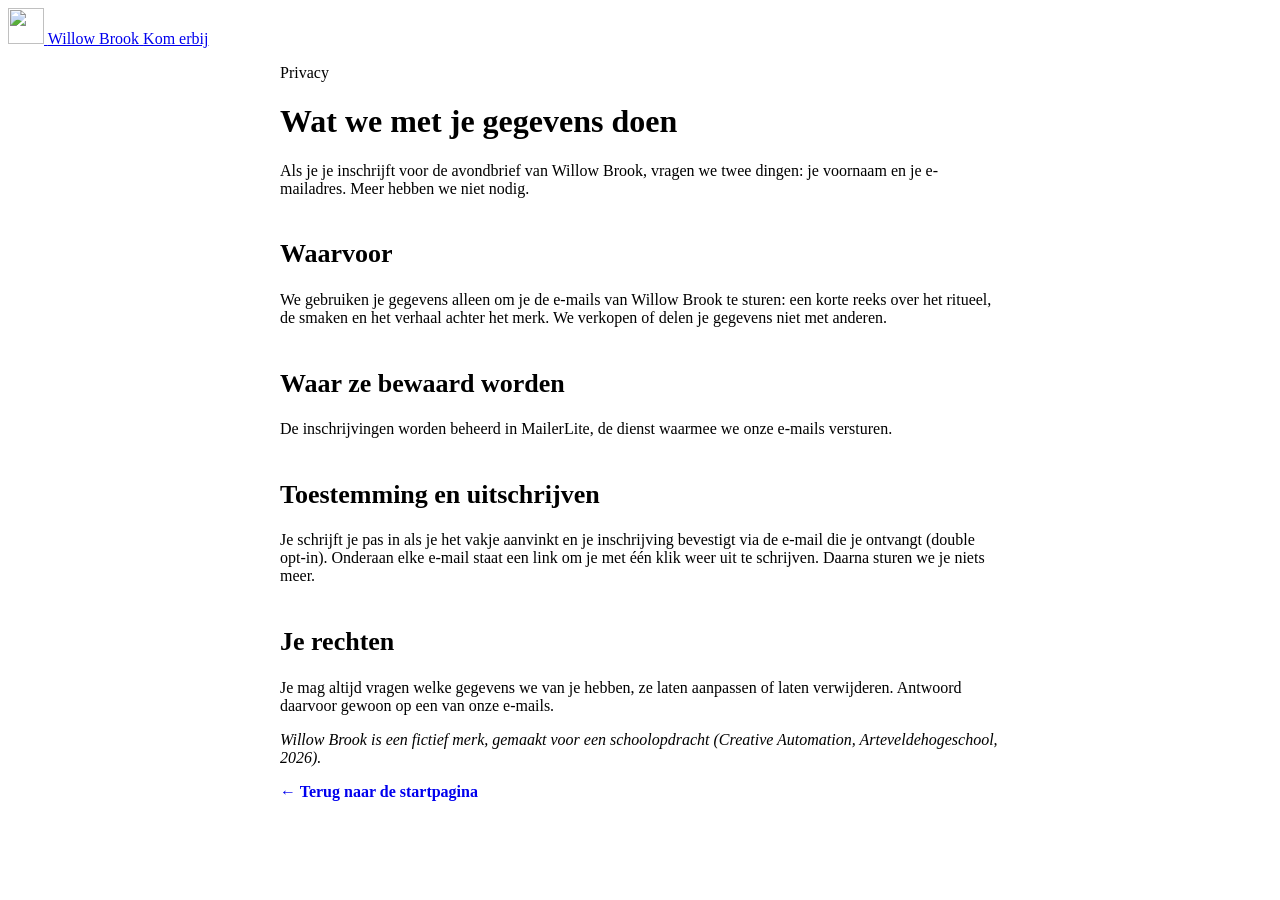
==== privacy.html @ 9bc38c0d "Add files via upload" ====
<!doctype html>
<html lang="nl">
<head>
  <meta charset="utf-8">
  <meta name="viewport" content="width=device-width, initial-scale=1">
  <title>Privacy · Willow Brook</title>
  <link rel="icon" href="img/favicon.svg" type="image/svg+xml">
  <link rel="preconnect" href="https://fonts.googleapis.com">
  <link rel="preconnect" href="https://fonts.gstatic.com" crossorigin>
  <link href="https://fonts.googleapis.com/css2?family=Bricolage+Grotesque:opsz,wght@12..96,400;12..96,600;12..96,700&family=Newsreader:ital,opsz,wght@0,6..72,400;1,6..72,400&display=swap" rel="stylesheet">
  <link rel="stylesheet" href="css/style.css">
  <style>
    .privacy { max-width: 720px; margin: 0 auto; padding: 120px var(--rand) var(--ruimte); }
    .privacy h2 { font-size: 26px; margin-top: 1.6em; }
    .terug { font-family: var(--font-titel); font-weight: 600; text-decoration: none; }
  </style>
</head>
<body>
  <header class="topbar is-gescrold">
    <a class="topbar__logo" href="index.html">
      <img src="img/favicon.svg" alt="" width="36" height="36">
      <span>Willow Brook</span>
    </a>
    <a class="btn btn--klein" href="index.html#inschrijven">Kom erbij</a>
  </header>

  <main class="privacy">
    <p class="label label--lila">Privacy</p>
    <h1>Wat we met je gegevens doen</h1>
    <p>Als je je inschrijft voor de avondbrief van Willow Brook, vragen we twee dingen: je voornaam en je e-mailadres. Meer hebben we niet nodig.</p>

    <h2>Waarvoor</h2>
    <p>We gebruiken je gegevens alleen om je de e-mails van Willow Brook te sturen: een korte reeks over het ritueel, de smaken en het verhaal achter het merk. We verkopen of delen je gegevens niet met anderen.</p>

    <h2>Waar ze bewaard worden</h2>
    <p>De inschrijvingen worden beheerd in MailerLite, de dienst waarmee we onze e-mails versturen.</p>

    <h2>Toestemming en uitschrijven</h2>
    <p>Je schrijft je pas in als je het vakje aanvinkt en je inschrijving bevestigt via de e-mail die je ontvangt (double opt-in). Onderaan elke e-mail staat een link om je met één klik weer uit te schrijven. Daarna sturen we je niets meer.</p>

    <h2>Je rechten</h2>
    <p>Je mag altijd vragen welke gegevens we van je hebben, ze laten aanpassen of laten verwijderen. Antwoord daarvoor gewoon op een van onze e-mails.</p>

    <p><em>Willow Brook is een fictief merk, gemaakt voor een schoolopdracht (Creative Automation, Arteveldehogeschool, 2026).</em></p>

    <p><a class="terug" href="index.html">← Terug naar de startpagina</a></p>
  </main>
</body>
</html>
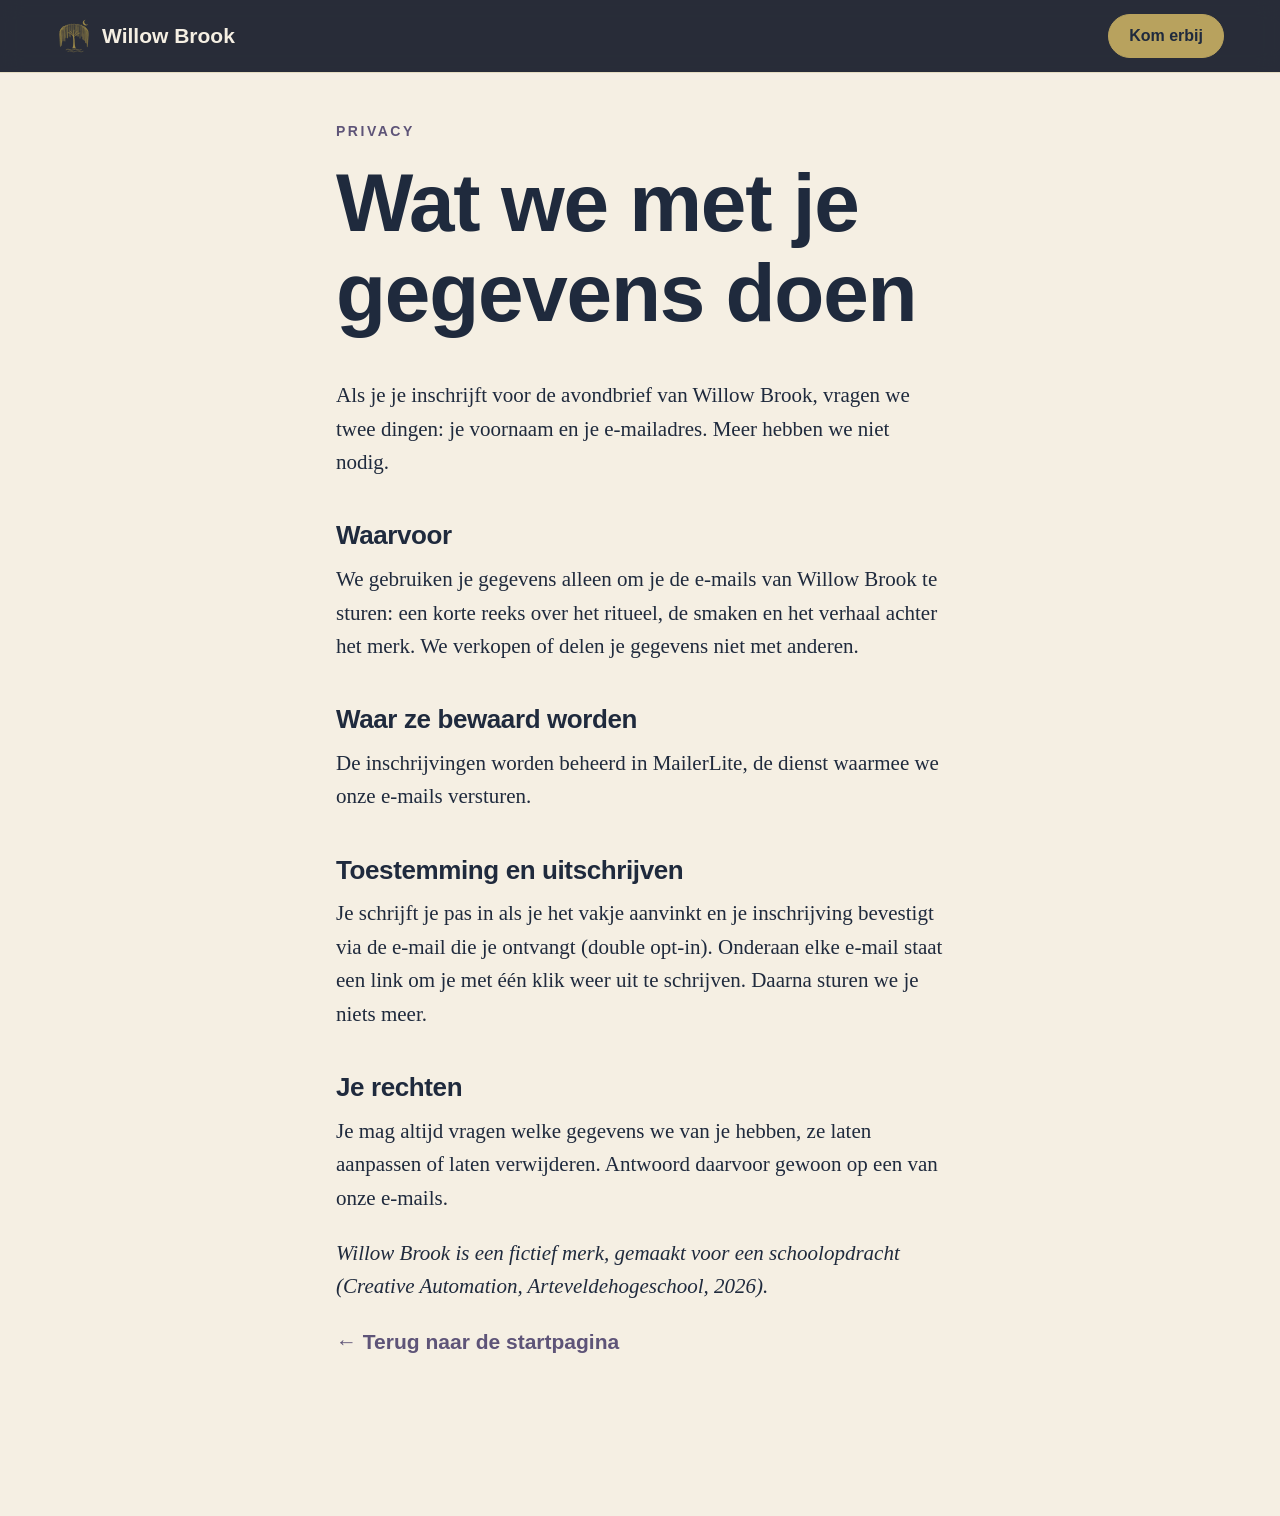
==== commit a63b5fe4: "Add files via upload" ====
--- a/privacy.html
+++ b/privacy.html
@@ -4,11 +4,11 @@
   <meta charset="utf-8">
   <meta name="viewport" content="width=device-width, initial-scale=1">
   <title>Privacy · Willow Brook</title>
-  <link rel="icon" href="img/favicon.svg" type="image/svg+xml">
+  <link rel="icon" href="favicon.svg" type="image/svg+xml">
   <link rel="preconnect" href="https://fonts.googleapis.com">
   <link rel="preconnect" href="https://fonts.gstatic.com" crossorigin>
   <link href="https://fonts.googleapis.com/css2?family=Bricolage+Grotesque:opsz,wght@12..96,400;12..96,600;12..96,700&family=Newsreader:ital,opsz,wght@0,6..72,400;1,6..72,400&display=swap" rel="stylesheet">
-  <link rel="stylesheet" href="css/style.css">
+  <link rel="stylesheet" href="style.css">
   <style>
     .privacy { max-width: 720px; margin: 0 auto; padding: 120px var(--rand) var(--ruimte); }
     .privacy h2 { font-size: 26px; margin-top: 1.6em; }
@@ -18,7 +18,7 @@
 <body>
   <header class="topbar is-gescrold">
     <a class="topbar__logo" href="index.html">
-      <img src="img/favicon.svg" alt="" width="36" height="36">
+      <img src="favicon.svg" alt="" width="36" height="36">
       <span>Willow Brook</span>
     </a>
     <a class="btn btn--klein" href="index.html#inschrijven">Kom erbij</a>
--- a/style.css
+++ b/style.css
@@ -0,0 +1,447 @@
+/* =========================================================
+   Willow Brook · Wilgenschemer · landingspagina
+   Kleuren en fonts volgen BRAND.md
+   ========================================================= */
+
+:root {
+  --wb-goud: #998648;
+  --wb-nachtblauw: #1F2A3D;
+  --wb-creme: #F5EFE3;
+  --wb-salie: #8E9C88;
+  --wb-lila: #5E5478;
+  --wb-middernacht: #0C1220;
+  --wb-lichtgoud: #B8A25E;
+
+  --font-titel: "Bricolage Grotesque", Helvetica, Arial, sans-serif;
+  --font-tekst: "Newsreader", Georgia, serif;
+
+  --breed: 1160px;
+  --rand: clamp(20px, 5vw, 56px);
+  --ruimte: clamp(72px, 11vw, 136px);
+  --radius: 14px;
+}
+
+*, *::before, *::after { box-sizing: border-box; }
+
+html { scroll-behavior: smooth; scroll-padding-top: 80px; }
+
+body {
+  margin: 0;
+  background: var(--wb-creme);
+  color: var(--wb-nachtblauw);
+  font-family: var(--font-tekst);
+  font-size: clamp(18px, 1.1vw + 12px, 21px);
+  line-height: 1.6;
+  -webkit-font-smoothing: antialiased;
+}
+
+img, video, svg { display: block; max-width: 100%; }
+img { height: auto; }
+
+h1, h2, h3 {
+  font-family: var(--font-titel);
+  font-weight: 600;
+  line-height: 1.1;
+  letter-spacing: -0.015em;
+  margin: 0 0 0.5em;
+}
+h1 { font-size: clamp(42px, 6.4vw, 84px); }
+h2 { font-size: clamp(34px, 4.4vw, 56px); }
+h3 { font-size: clamp(22px, 1.6vw + 12px, 28px); }
+
+p { margin: 0 0 1em; }
+
+a { color: var(--wb-lila); text-underline-offset: 3px; }
+
+:focus-visible {
+  outline: 2px solid var(--wb-lichtgoud);
+  outline-offset: 3px;
+  border-radius: 4px;
+}
+
+.skip {
+  position: absolute; left: 16px; top: -60px; z-index: 100;
+  background: var(--wb-lichtgoud); color: var(--wb-nachtblauw);
+  padding: 10px 16px; border-radius: 8px;
+  font-family: var(--font-titel); font-weight: 600; text-decoration: none;
+}
+.skip:focus { top: 16px; }
+
+/* ---------- Bovenlabel ---------- */
+.label {
+  font-family: var(--font-titel);
+  font-size: 14px;
+  font-weight: 600;
+  letter-spacing: 0.18em;
+  text-transform: uppercase;
+  color: var(--wb-lichtgoud);
+  margin-bottom: 1.1em;
+}
+.label--lila { color: var(--wb-lila); }
+
+/* ---------- Knoppen ---------- */
+.btn {
+  display: inline-flex; align-items: center; justify-content: center;
+  min-height: 52px;
+  padding: 14px 28px;
+  border-radius: 999px;
+  border: 1.5px solid var(--wb-lichtgoud);
+  background: var(--wb-lichtgoud);
+  color: var(--wb-nachtblauw);
+  font-family: var(--font-titel);
+  font-size: 18px;
+  font-weight: 700;
+  text-decoration: none;
+  cursor: pointer;
+  transition: background .3s ease, color .3s ease, border-color .3s ease;
+}
+.btn:hover { background: var(--wb-creme); border-color: var(--wb-creme); }
+.btn--lijn { background: transparent; color: var(--wb-creme); border-color: rgba(245,239,227,.55); }
+.btn--lijn:hover { background: rgba(245,239,227,.12); color: var(--wb-creme); border-color: var(--wb-creme); }
+.btn--klein { min-height: 42px; padding: 8px 20px; font-size: 16px; }
+.btn--vol { width: 100%; }
+.btn--vol:hover { background: var(--wb-nachtblauw); border-color: var(--wb-nachtblauw); color: var(--wb-creme); }
+
+/* ---------- Header ---------- */
+.topbar {
+  position: fixed; inset: 0 0 auto 0; z-index: 50;
+  display: flex; align-items: center; gap: 24px;
+  padding: 14px var(--rand);
+  color: var(--wb-creme);
+  transition: background .4s ease, box-shadow .4s ease;
+}
+.topbar.is-gescrold {
+  background: rgba(12, 18, 32, .88);
+  backdrop-filter: blur(10px);
+  -webkit-backdrop-filter: blur(10px);
+  box-shadow: 0 1px 0 rgba(184,162,94,.25);
+}
+.topbar__logo {
+  display: flex; align-items: center; gap: 10px;
+  color: var(--wb-creme); text-decoration: none;
+  font-family: var(--font-titel); font-weight: 600; font-size: 21px;
+  margin-right: auto;
+}
+.topbar__nav { display: flex; gap: 28px; }
+.topbar__nav a {
+  color: var(--wb-creme); text-decoration: none;
+  font-family: var(--font-titel); font-size: 16px; opacity: .85;
+}
+.topbar__nav a:hover { opacity: 1; color: var(--wb-lichtgoud); }
+
+/* ---------- 1. Hero ---------- */
+.hero {
+  position: relative;
+  min-height: 100svh;
+  display: grid;
+  align-items: center;
+  overflow: hidden;
+  background: var(--wb-middernacht) url("hero-poster.jpg") center / cover no-repeat;
+  color: var(--wb-creme);
+}
+.hero__video {
+  position: absolute; inset: 0;
+  width: 100%; height: 100%;
+  object-fit: cover;
+  object-position: 50% 50%;
+}
+.hero__waas {
+  position: absolute; inset: 0;
+  background:
+    linear-gradient(180deg, rgba(12,18,32,.55) 0%, rgba(12,18,32,0) 25%),
+    linear-gradient(90deg, rgba(12,18,32,.75) 0%, rgba(12,18,32,.35) 40%, rgba(12,18,32,0) 62%);
+}
+.hero__inhoud {
+  position: relative;
+  width: 100%; max-width: var(--breed);
+  margin: 0 auto;
+  padding: clamp(104px, 14vh, 140px) var(--rand) 48px;
+}
+.hero__inhoud h1 { font-size: clamp(40px, 5vw, 72px); max-width: 16ch; text-wrap: balance; }
+.hero__inhoud h1, .hero__inhoud .label, .hero__intro { text-shadow: 0 2px 18px rgba(12,18,32,.75); }
+.hero__intro {
+  max-width: 40ch;
+  font-size: clamp(20px, 1.4vw + 12px, 26px);
+  font-style: italic;
+  opacity: .92;
+  margin-bottom: 1.6em;
+}
+.hero__knoppen { display: flex; flex-wrap: wrap; gap: 14px; }
+.hero__pauze {
+  position: absolute; right: var(--rand); bottom: 28px;
+  width: 40px; height: 40px; border-radius: 50%;
+  border: 1px solid rgba(245,239,227,.4);
+  background: rgba(12,18,32,.4);
+  color: var(--wb-creme); font-size: 11px; letter-spacing: -1px;
+  cursor: pointer;
+}
+.hero__pauze:hover { border-color: var(--wb-creme); }
+
+/* ---------- 2. Verhaal ---------- */
+.verhaal {
+  max-width: var(--breed);
+  margin: 0 auto;
+  padding: var(--ruimte) var(--rand);
+  display: grid;
+  grid-template-columns: 1fr;
+  gap: clamp(36px, 6vw, 88px);
+  align-items: center;
+}
+.verhaal__beeld video {
+  width: 100%;
+  height: auto;
+  aspect-ratio: 4 / 5;
+  object-fit: cover;
+  border-radius: 200px 200px var(--radius) var(--radius);
+  box-shadow: 0 30px 60px -30px rgba(31,42,61,.5);
+}
+.verhaal__tekst h2 { max-width: 14ch; }
+.verhaal__tekst p { max-width: 36em; }
+.verhaal__tekst em { color: var(--wb-lila); }
+.golf { width: 120px; color: var(--wb-goud); margin-top: 28px; }
+
+@media (min-width: 860px) {
+  .verhaal { grid-template-columns: 5fr 6fr; }
+}
+
+/* ---------- 3. Ritueel ---------- */
+.ritueel {
+  background: #EDE5D4;
+  padding: var(--ruimte) var(--rand);
+}
+.sectiekop {
+  max-width: 640px;
+  margin: 0 auto clamp(40px, 6vw, 72px);
+  text-align: center;
+}
+.sectiekop--donker { color: var(--wb-creme); }
+.stappen {
+  list-style: none; margin: 0 auto; padding: 0;
+  max-width: var(--breed);
+  display: grid;
+  grid-template-columns: 1fr;
+  gap: 20px;
+}
+.stap {
+  background: var(--wb-creme);
+  border: 1px solid rgba(153,134,72,.35);
+  border-radius: var(--radius);
+  padding: 36px 32px 28px;
+}
+.stap__nr {
+  display: grid; place-items: center;
+  width: 48px; height: 48px;
+  margin-bottom: 22px;
+  border-radius: 50%;
+  border: 1.5px solid var(--wb-goud);
+  color: var(--wb-goud);
+  font-family: var(--font-titel); font-weight: 600; font-size: 20px;
+}
+.stap p { margin: 0; }
+@media (min-width: 760px) {
+  .stappen { grid-template-columns: repeat(3, 1fr); gap: 24px; }
+}
+
+/* ---------- Beeldband ---------- */
+.band {
+  position: relative;
+  background: var(--wb-middernacht);
+  overflow: hidden;
+}
+.band video {
+  display: block;
+  width: 100%;
+  height: clamp(380px, 52vw, 760px);
+  object-fit: cover;
+  object-position: 50% 60%;
+}
+.band::after {
+  content: ""; position: absolute; inset: 0;
+  background: linear-gradient(160deg, rgba(12,18,32,.8) 0%, rgba(12,18,32,.25) 40%, rgba(12,18,32,0) 60%);
+}
+.band__citaat {
+  position: absolute; z-index: 1;
+  left: var(--rand); top: clamp(32px, 7vw, 96px);
+  margin: 0;
+  max-width: 13ch;
+  color: var(--wb-creme);
+  font-family: var(--font-titel);
+  font-weight: 600;
+  font-size: clamp(30px, 4.2vw, 58px);
+  line-height: 1.1;
+  text-align: left;
+  text-shadow: 0 2px 18px rgba(12,18,32,.7);
+}
+.band__citaat p { margin: 0; }
+@media (max-width: 640px) {
+  .band video { object-position: 55% 60%; }
+  .band::after { background: linear-gradient(180deg, rgba(12,18,32,.85) 0%, rgba(12,18,32,0) 50%); }
+}
+
+/* ---------- 4. Smaken ---------- */
+.smaken {
+  background: var(--wb-nachtblauw);
+  padding: var(--ruimte) var(--rand);
+  color: var(--wb-creme);
+}
+.smaken .sectiekop p:not(.label) { opacity: .85; }
+.kaarten {
+  max-width: var(--breed);
+  margin: 0 auto;
+  display: grid;
+  grid-template-columns: 1fr;
+  gap: 28px;
+}
+.kaart {
+  background: var(--wb-middernacht);
+  border-radius: var(--radius);
+  overflow: hidden;
+  border-top: 3px solid var(--accent);
+  display: flex; flex-direction: column;
+}
+.kaart img {
+  width: 100%;
+  aspect-ratio: 4 / 5;
+  object-fit: cover;
+  transition: transform .8s ease;
+}
+.kaart:hover img { transform: scale(1.03); }
+.kaart__tekst { padding: 26px 28px 30px; }
+.kaart h3 { color: var(--wb-creme); margin-bottom: .3em; }
+.kaart__ingredienten {
+  font-family: var(--font-titel);
+  font-size: 15px;
+  letter-spacing: .04em;
+  color: var(--accent);
+  margin-bottom: .9em;
+}
+.kaart p:last-child { margin: 0; opacity: .88; }
+@media (min-width: 640px) and (max-width: 979px) {
+  .kaarten { grid-template-columns: repeat(2, 1fr); }
+  .kaart:last-child { grid-column: 1 / -1; max-width: calc(50% - 14px); justify-self: center; }
+}
+@media (min-width: 980px) {
+  .kaarten { grid-template-columns: repeat(3, 1fr); }
+}
+.smaken__feit {
+  text-align: center;
+  margin: clamp(48px, 7vw, 80px) auto 0;
+  font-family: var(--font-titel);
+  font-weight: 600;
+  font-size: clamp(24px, 2.4vw, 34px);
+  color: var(--wb-lichtgoud);
+  max-width: 22ch;
+  text-wrap: balance;
+}
+
+/* ---------- 5. Inschrijven ---------- */
+.inschrijven {
+  max-width: var(--breed);
+  margin: 0 auto;
+  padding: var(--ruimte) var(--rand);
+  display: grid;
+  grid-template-columns: 1fr;
+  gap: clamp(36px, 6vw, 80px);
+  align-items: start;
+}
+@media (min-width: 900px) {
+  .inschrijven { grid-template-columns: 1fr 1fr; }
+}
+.inschrijven__lijst {
+  list-style: none; padding: 0; margin: 1.4em 0 0;
+}
+.inschrijven__lijst li {
+  position: relative;
+  padding-left: 30px;
+  margin-bottom: .6em;
+}
+.inschrijven__lijst li::before {
+  content: ""; position: absolute; left: 0; top: .65em;
+  width: 16px; height: 1.5px; background: var(--wb-goud);
+}
+.inschrijven__form {
+  background: #fff;
+  border-radius: var(--radius);
+  padding: clamp(28px, 4vw, 44px);
+  box-shadow: 0 30px 60px -36px rgba(31,42,61,.45);
+  border: 1px solid rgba(153,134,72,.25);
+}
+.form .veld { margin-bottom: 20px; }
+.form label {
+  display: block;
+  font-family: var(--font-titel);
+  font-weight: 600;
+  font-size: 16px;
+  margin-bottom: 8px;
+}
+.form input[type="text"],
+.form input[type="email"] {
+  width: 100%;
+  min-height: 52px;
+  padding: 12px 16px;
+  border: 1.5px solid rgba(31,42,61,.25);
+  border-radius: 10px;
+  background: var(--wb-creme);
+  color: var(--wb-nachtblauw);
+  font: inherit;
+  font-size: 18px;
+}
+.form input:focus { outline: none; border-color: var(--wb-lila); box-shadow: 0 0 0 3px rgba(94,84,120,.2); }
+.form .veld--check { display: flex; gap: 12px; align-items: flex-start; }
+.form .veld--check input {
+  flex: none; width: 22px; height: 22px; margin: 3px 0 0;
+  accent-color: var(--wb-lila);
+}
+.form .veld--check label {
+  font-family: var(--font-tekst); font-weight: 400; font-size: 17px; line-height: 1.45; margin: 0;
+}
+.form__fout { color: #8A3B3B; font-size: 16px; margin: -4px 0 16px; }
+.form__privacy { font-size: 15px; margin: 16px 0 0; opacity: .8; }
+.form__bedankt { text-align: center; padding: 24px 0; }
+.form__bedankt svg { width: 44px; margin: 0 auto 18px; color: var(--wb-goud); }
+.form__bedankt:focus { outline: none; }
+
+/* ---------- 6. Footer ---------- */
+.footer {
+  background: var(--wb-middernacht);
+  color: var(--wb-creme);
+  text-align: center;
+  padding: clamp(64px, 8vw, 96px) var(--rand) 40px;
+}
+.footer__logo { display: inline-flex; flex-direction: column; align-items: center; gap: 10px; margin-bottom: 18px; }
+.footer__logo img { width: 64px; }
+.footer__woordmerk { font-family: var(--font-titel); font-weight: 600; font-size: 30px; line-height: 1; }
+.footer__tagline { font-family: var(--font-titel); font-size: 12px; letter-spacing: .32em; color: var(--wb-lichtgoud); }
+.footer__zin { font-style: italic; opacity: .85; }
+.footer__nav {
+  display: flex; flex-wrap: wrap; justify-content: center; gap: 10px 28px;
+  margin: 28px 0 40px;
+}
+.footer__nav a {
+  color: var(--wb-lichtgoud); text-decoration: none;
+  font-family: var(--font-titel); font-size: 16px;
+}
+.footer__nav a:hover { text-decoration: underline; }
+.footer__klein { font-size: 14px; opacity: .6; max-width: 52ch; margin: 0 auto; }
+
+/* ---------- Rustig verschijnen ---------- */
+.verschijn { opacity: 0; transform: translateY(18px); transition: opacity 1.1s ease, transform 1.1s ease; }
+.verschijn.is-zichtbaar { opacity: 1; transform: none; }
+
+/* ---------- Mobiel ---------- */
+@media (max-width: 720px) {
+  .topbar__nav { display: none; }
+  .topbar__logo span { font-size: 19px; }
+  .hero__video { object-position: 62% 50%; }
+  .hero { align-items: end; }
+  .hero__inhoud { padding-bottom: 72px; }
+  .hero__waas { background: linear-gradient(180deg, rgba(12,18,32,.5) 0%, rgba(12,18,32,0) 20%), linear-gradient(0deg, rgba(12,18,32,.92) 0%, rgba(12,18,32,.6) 45%, rgba(12,18,32,0) 65%); }
+  .hero__knoppen { gap: 10px; }
+  .hero__knoppen .btn { padding: 12px 20px; font-size: 17px; }
+}
+
+@media (prefers-reduced-motion: reduce) {
+  html { scroll-behavior: auto; }
+  .verschijn { opacity: 1; transform: none; transition: none; }
+  .kaart img { transition: none; }
+}
